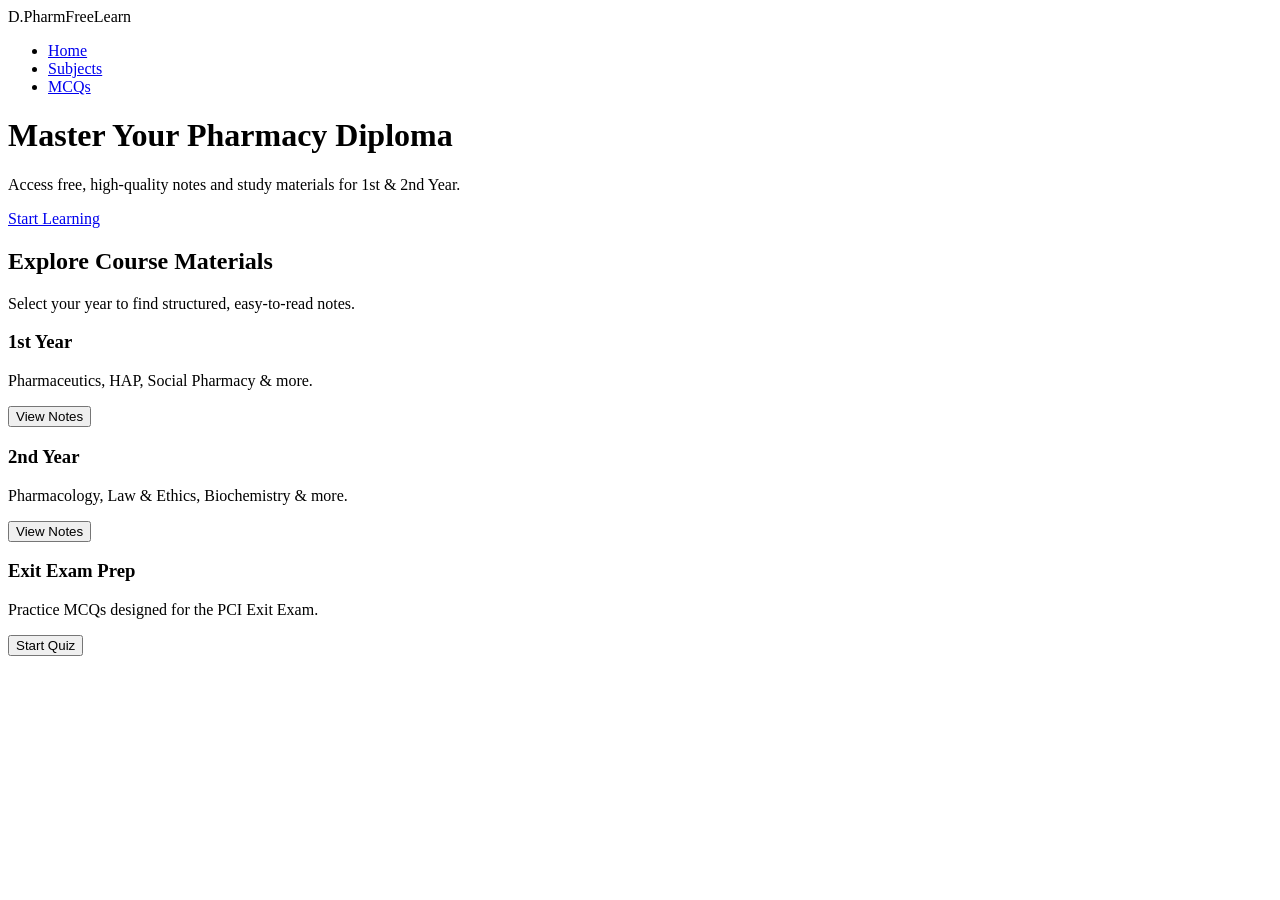
==== index.html @ 8698d32c "Add initial HTML structure for the website" ====
<!DOCTYPE html>
<html lang="en">
<head>
    <meta charset="UTF-8">
    <meta name="viewport" content="width=device-width, initial-scale=1.0">
    <title>D. Pharm Free Learn | Premium Notes</title>
    <link href="https://fonts.googleapis.com/css2?family=Poppins:wght@300;400;600;700&display=swap" rel="stylesheet">
    <link rel="stylesheet" href="style.css">
</head>
<body>

    <nav class="navbar">
        <div class="logo">D.Pharm<span>FreeLearn</span></div>
        <ul class="nav-links">
            <li><a href="#">Home</a></li>
            <li><a href="#subjects">Subjects</a></li>
            <li><a href="#">MCQs</a></li>
        </ul>
    </nav>

    <header class="hero">
        <div class="hero-content">
            <h1>Master Your Pharmacy Diploma</h1>
            <p>Access free, high-quality notes and study materials for 1st & 2nd Year.</p>
            <a href="#subjects" class="btn">Start Learning</a>
        </div>
    </header>

    <section id="subjects" class="subjects-container">
        <div class="section-header fade-in">
            <h2>Explore Course Materials</h2>
            <p>Select your year to find structured, easy-to-read notes.</p>
        </div>
        
        <div class="subject-grid">
            <div class="subject-card fade-in">
                <h3>1st Year</h3>
                <p>Pharmaceutics, HAP, Social Pharmacy & more.</p>
                <button onclick="showAlert('1st Year')">View Notes</button>
            </div>
            <div class="subject-card fade-in">
                <h3>2nd Year</h3>
                <p>Pharmacology, Law & Ethics, Biochemistry & more.</p>
                <button onclick="showAlert('2nd Year')">View Notes</button>
            </div>
            <div class="subject-card fade-in">
                <h3>Exit Exam Prep</h3>
                <p>Practice MCQs designed for the PCI Exit Exam.</p>
                <button onclick="showAlert('MCQs')">Start Quiz</button>
            </div>
        </div>
    </section>

    <script src="script.js"></script>
</body>
</html>
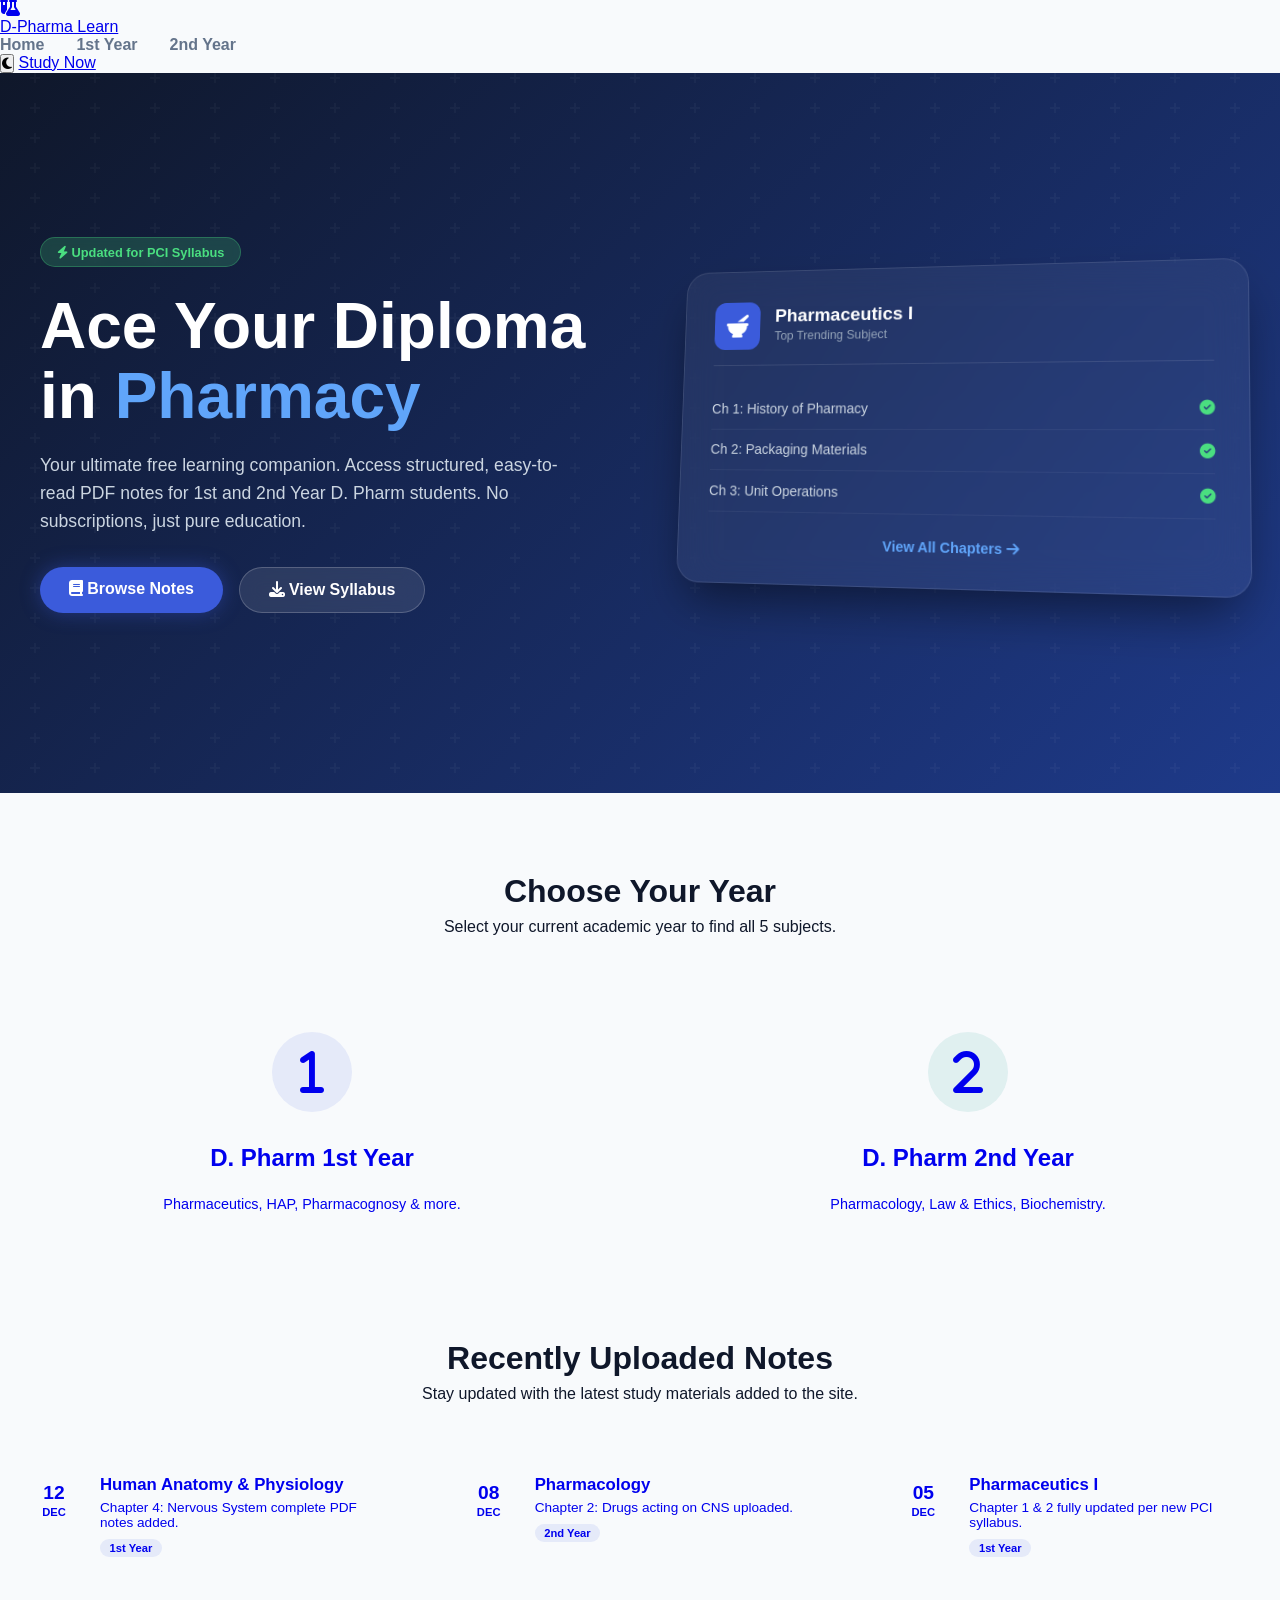
==== commit 284074a5: "Revamp index.html with updated structure and styles" ====
--- a/index.html
+++ b/index.html
@@ -1,56 +1,282 @@
 <!DOCTYPE html>
-<html lang="en">
+<html lang="en" data-theme="light">
 <head>
-    <meta charset="UTF-8">
-    <meta name="viewport" content="width=device-width, initial-scale=1.0">
-    <title>D. Pharm Free Learn | Premium Notes</title>
-    <link href="https://fonts.googleapis.com/css2?family=Poppins:wght@300;400;600;700&display=swap" rel="stylesheet">
-    <link rel="stylesheet" href="style.css">
+  <meta charset="UTF-8" />
+  <meta name="viewport" content="width=device-width, initial-scale=1.0" />
+  <title>D-Pharma Learn | Free PCI Syllabus Notes</title>
+  
+  <link rel="stylesheet" href="css/style.css" />
+  <link rel="stylesheet" href="https://cdnjs.cloudflare.com/ajax/libs/font-awesome/6.5.0/css/all.min.css" />
+  
+  <style>
+    /* V2 Specific Inline Styles */
+    .hero-v2 {
+      background: linear-gradient(135deg, #0f172a 0%, #1e3a8a 100%);
+      padding: 5rem 20px 6rem;
+      position: relative;
+      overflow: hidden;
+      display: flex;
+      align-items: center;
+      min-height: 80vh;
+    }
+    
+    .hero-v2::before {
+      content: ''; position: absolute; inset: 0;
+      background: url("data:image/svg+xml,%3Csvg width='60' height='60' viewBox='0 0 60 60' xmlns='http://www.w3.org/2000/svg'%3E%3Cg fill='%23ffffff' fill-opacity='0.03'%3E%3Cpath d='M36 34v-4h-2v4h-4v2h4v4h2v-4h4v-2h-4zm0-30V0h-2v4h-4v2h4v4h2V6h4V4h-4z'/%3E%3C/g%3E%3C/svg%3E");
+    }
+
+    .hero-v2-container {
+      max-width: 1200px;
+      margin: 0 auto;
+      display: grid;
+      grid-template-columns: 1fr 1fr;
+      gap: 3rem;
+      position: relative;
+      z-index: 2;
+      align-items: center;
+    }
+
+    .hero-text-side { color: white; }
+    
+    .badge {
+      display: inline-block;
+      padding: 0.4rem 1rem;
+      background: rgba(74, 222, 128, 0.2);
+      color: #4ade80;
+      border: 1px solid rgba(74, 222, 128, 0.3);
+      border-radius: 50px;
+      font-size: 0.8rem;
+      font-weight: 700;
+      margin-bottom: 1.5rem;
+      backdrop-filter: blur(5px);
+    }
+
+    .hero-v2 h1 {
+      font-size: clamp(2.5rem, 5vw, 4rem);
+      line-height: 1.1;
+      font-weight: 800;
+      margin-bottom: 1.2rem;
+      color: #ffffff;
+    }
+    .hero-v2 h1 span { color: #60a5fa; }
+
+    .hero-v2 p {
+      font-size: 1.1rem;
+      color: #cbd5e1;
+      margin-bottom: 2rem;
+      line-height: 1.6;
+      max-width: 90%;
+    }
+
+    .hero-buttons { display: flex; gap: 1rem; }
+    
+    .btn-glow {
+      background: #3b5bdb; color: white;
+      padding: 0.8rem 1.8rem; border-radius: 50px;
+      text-decoration: none; font-weight: 700;
+      box-shadow: 0 0 20px rgba(59, 91, 219, 0.4);
+      transition: all 0.3s;
+    }
+    .btn-glow:hover { transform: translateY(-3px); box-shadow: 0 0 30px rgba(59, 91, 219, 0.6); }
+
+    .btn-outline {
+      background: rgba(255, 255, 255, 0.1); color: white;
+      border: 1px solid rgba(255, 255, 255, 0.2);
+      padding: 0.8rem 1.8rem; border-radius: 50px;
+      text-decoration: none; font-weight: 700;
+      backdrop-filter: blur(10px); transition: all 0.3s;
+    }
+    .btn-outline:hover { background: rgba(255, 255, 255, 0.2); }
+
+    /* Floating Glass Card */
+    .hero-visual-side { position: relative; perspective: 1000px; }
+    .glass-card {
+      background: rgba(255, 255, 255, 0.05);
+      border: 1px solid rgba(255, 255, 255, 0.1);
+      border-radius: 24px;
+      padding: 2rem;
+      backdrop-filter: blur(20px);
+      box-shadow: 0 25px 50px -12px rgba(0, 0, 0, 0.5);
+      transform: rotateY(-10deg) rotateX(5deg);
+      transition: transform 0.5s;
+    }
+    .glass-card:hover { transform: rotateY(0deg) rotateX(0deg); }
+    
+    .gc-header { display: flex; align-items: center; gap: 1rem; margin-bottom: 1.5rem; border-bottom: 1px solid rgba(255,255,255,0.1); padding-bottom: 1rem;}
+    .gc-icon { width: 50px; height: 50px; background: #3b5bdb; border-radius: 12px; display: flex; align-items: center; justify-content: center; font-size: 1.5rem; color: white; }
+    .gc-title h3 { color: white; font-size: 1.2rem; }
+    .gc-title p { color: #94a3b8; font-size: 0.8rem; margin: 0; }
+    
+    .gc-list-item { display: flex; justify-content: space-between; align-items: center; padding: 0.8rem 0; color: #cbd5e1; font-size: 0.9rem; border-bottom: 1px solid rgba(255,255,255,0.05); }
+    .gc-list-item:last-child { border: none; }
+    .gc-list-item i { color: #4ade80; }
+
+    /* Recent Updates Section */
+    .section-spacing { padding: 5rem 0; }
+    .section-header { text-align: center; margin-bottom: 3rem; }
+    .section-header h2 { font-size: 2rem; color: var(--primary-dark); }
+    .section-header p { color: var(--text-muted); margin-top: 0.5rem; }
+
+    .update-grid { display: grid; grid-template-columns: repeat(auto-fit, minmax(300px, 1fr)); gap: 1.5rem; }
+    
+    .update-card {
+      background: var(--surface); border: 1px solid var(--border);
+      border-radius: 16px; padding: 1.5rem; display: flex; gap: 1rem;
+      transition: all 0.3s; text-decoration: none;
+    }
+    .update-card:hover { transform: translateY(-5px); box-shadow: var(--shadow); border-color: var(--primary-light); }
+    
+    .uc-date { background: var(--bg-alt); padding: 0.5rem; border-radius: 8px; text-align: center; min-width: 60px; height: fit-content; }
+    .uc-date span { display: block; font-weight: 800; color: var(--primary-dark); font-size: 1.2rem; line-height: 1; }
+    .uc-date small { font-size: 0.7rem; color: var(--text-muted); font-weight: 700; text-transform: uppercase; }
+    
+    .uc-content h4 { color: var(--primary-dark); margin-bottom: 0.3rem; font-size: 1.05rem; }
+    .uc-content p { color: var(--text-muted); font-size: 0.85rem; margin-bottom: 0.5rem; }
+    .uc-tag { display: inline-block; font-size: 0.7rem; padding: 0.2rem 0.6rem; background: rgba(59,91,219,0.1); color: var(--primary-light); border-radius: 50px; font-weight: 700; }
+
+    /* Dark Mode Overrides */
+    [data-theme="dark"] .update-card { background: #1e293b; border-color: #334155; }
+    [data-theme="dark"] .uc-date { background: #0f172a; }
+    [data-theme="dark"] .uc-date span { color: #f1f5f9; }
+    [data-theme="dark"] .uc-content h4 { color: #f1f5f9; }
+
+    @media (max-width: 768px) {
+      .hero-v2-container { grid-template-columns: 1fr; text-align: center; }
+      .hero-v2 p { margin: 0 auto 2rem; }
+      .hero-buttons { justify-content: center; flex-direction: column; }
+      .glass-card { display: none; /* Hide 3D card on small phones for better performance */ }
+    }
+  </style>
 </head>
 <body>
 
-    <nav class="navbar">
-        <div class="logo">D.Pharm<span>FreeLearn</span></div>
-        <ul class="nav-links">
-            <li><a href="#">Home</a></li>
-            <li><a href="#subjects">Subjects</a></li>
-            <li><a href="#">MCQs</a></li>
-        </ul>
-    </nav>
-
-    <header class="hero">
-        <div class="hero-content">
-            <h1>Master Your Pharmacy Diploma</h1>
-            <p>Access free, high-quality notes and study materials for 1st & 2nd Year.</p>
-            <a href="#subjects" class="btn">Start Learning</a>
-        </div>
-    </header>
-
-    <section id="subjects" class="subjects-container">
-        <div class="section-header fade-in">
-            <h2>Explore Course Materials</h2>
-            <p>Select your year to find structured, easy-to-read notes.</p>
-        </div>
-        
-        <div class="subject-grid">
-            <div class="subject-card fade-in">
-                <h3>1st Year</h3>
-                <p>Pharmaceutics, HAP, Social Pharmacy & more.</p>
-                <button onclick="showAlert('1st Year')">View Notes</button>
+<header class="site-header">
+  <nav class="nav-container">
+    <a class="nav-brand" href="index.html">
+      <div class="nav-logo"><i class="fa-solid fa-flask-vial"></i></div>
+      <div class="nav-brand-text">
+        <span class="nav-brand-name">D-Pharma Learn</span>
+      </div>
+    </a>
+    <ul class="nav-links">
+      <li><a href="index.html" class="active">Home</a></li>
+      <li><a href="year1.html">1st Year</a></li>
+      <li><a href="year2.html">2nd Year</a></li>
+    </ul>
+    <div class="nav-cta">
+      <button class="theme-toggle-btn" id="themeToggle"><i class="fa-solid fa-moon" id="themeIcon"></i></button>
+      <a href="year1.html" class="btn-primary">Study Now</a>
+    </div>
+  </nav>
+</header>
+
+<main>
+  <section class="hero-v2">
+    <div class="hero-v2-container">
+      
+      <div class="hero-text-side">
+        <div class="badge"><i class="fa-solid fa-bolt"></i> Updated for PCI Syllabus</div>
+        <h1>Ace Your Diploma in <span>Pharmacy</span></h1>
+        <p>Your ultimate free learning companion. Access structured, easy-to-read PDF notes for 1st and 2nd Year D. Pharm students. No subscriptions, just pure education.</p>
+        <div class="hero-buttons">
+          <a href="#select-year" class="btn-glow"><i class="fa-solid fa-book"></i> Browse Notes</a>
+          <a href="#" class="btn-outline"><i class="fa-solid fa-download"></i> View Syllabus</a>
+        </div>
+      </div>
+
+      <div class="hero-visual-side">
+        <div class="glass-card">
+          <div class="gc-header">
+            <div class="gc-icon"><i class="fa-solid fa-mortar-pestle"></i></div>
+            <div class="gc-title">
+              <h3>Pharmaceutics I</h3>
+              <p>Top Trending Subject</p>
             </div>
-            <div class="subject-card fade-in">
-                <h3>2nd Year</h3>
-                <p>Pharmacology, Law & Ethics, Biochemistry & more.</p>
-                <button onclick="showAlert('2nd Year')">View Notes</button>
-            </div>
-            <div class="subject-card fade-in">
-                <h3>Exit Exam Prep</h3>
-                <p>Practice MCQs designed for the PCI Exit Exam.</p>
-                <button onclick="showAlert('MCQs')">Start Quiz</button>
-            </div>
-        </div>
-    </section>
-
-    <script src="script.js"></script>
+          </div>
+          <div class="gc-list-item">
+            <span>Ch 1: History of Pharmacy</span> <i class="fa-solid fa-circle-check"></i>
+          </div>
+          <div class="gc-list-item">
+            <span>Ch 2: Packaging Materials</span> <i class="fa-solid fa-circle-check"></i>
+          </div>
+          <div class="gc-list-item">
+            <span>Ch 3: Unit Operations</span> <i class="fa-solid fa-circle-check"></i>
+          </div>
+          <a href="subject.html" style="display:block; text-align:center; margin-top:1.5rem; color:#60a5fa; text-decoration:none; font-weight:700; font-size:0.9rem;">View All Chapters <i class="fa-solid fa-arrow-right"></i></a>
+        </div>
+      </div>
+
+    </div>
+  </section>
+
+  <section id="select-year" class="section-spacing container">
+    <div class="section-header">
+      <h2>Choose Your Year</h2>
+      <p>Select your current academic year to find all 5 subjects.</p>
+    </div>
+    
+    <div style="display: grid; grid-template-columns: repeat(auto-fit, minmax(300px, 1fr)); gap: 2rem;">
+      <a href="year1.html" class="update-card" style="align-items: center; justify-content: center; flex-direction: column; text-align: center; padding: 3rem 1rem;">
+        <i class="fa-solid fa-1" style="font-size: 3rem; color: var(--primary-light); margin-bottom: 1rem; background: rgba(59,91,219,0.1); width: 80px; height: 80px; border-radius: 50%; display: flex; align-items: center; justify-content: center;"></i>
+        <h3 style="color: var(--primary-dark); font-size: 1.5rem; margin-bottom: 0.5rem;">D. Pharm 1st Year</h3>
+        <p style="color: var(--text-muted); font-size: 0.9rem;">Pharmaceutics, HAP, Pharmacognosy & more.</p>
+      </a>
+
+      <a href="year2.html" class="update-card" style="align-items: center; justify-content: center; flex-direction: column; text-align: center; padding: 3rem 1rem;">
+        <i class="fa-solid fa-2" style="font-size: 3rem; color: var(--secondary); margin-bottom: 1rem; background: rgba(13,148,136,0.1); width: 80px; height: 80px; border-radius: 50%; display: flex; align-items: center; justify-content: center;"></i>
+        <h3 style="color: var(--primary-dark); font-size: 1.5rem; margin-bottom: 0.5rem;">D. Pharm 2nd Year</h3>
+        <p style="color: var(--text-muted); font-size: 0.9rem;">Pharmacology, Law & Ethics, Biochemistry.</p>
+      </a>
+    </div>
+  </section>
+
+  <section class="section-spacing container" style="padding-top: 0;">
+    <div class="section-header">
+      <h2>Recently Uploaded Notes</h2>
+      <p>Stay updated with the latest study materials added to the site.</p>
+    </div>
+    
+    <div class="update-grid">
+      <a href="#" class="update-card">
+        <div class="uc-date">
+          <span>12</span>
+          <small>Dec</small>
+        </div>
+        <div class="uc-content">
+          <h4>Human Anatomy & Physiology</h4>
+          <p>Chapter 4: Nervous System complete PDF notes added.</p>
+          <span class="uc-tag">1st Year</span>
+        </div>
+      </a>
+
+      <a href="#" class="update-card">
+        <div class="uc-date">
+          <span>08</span>
+          <small>Dec</small>
+        </div>
+        <div class="uc-content">
+          <h4>Pharmacology</h4>
+          <p>Chapter 2: Drugs acting on CNS uploaded.</p>
+          <span class="uc-tag">2nd Year</span>
+        </div>
+      </a>
+
+      <a href="#" class="update-card">
+        <div class="uc-date">
+          <span>05</span>
+          <small>Dec</small>
+        </div>
+        <div class="uc-content">
+          <h4>Pharmaceutics I</h4>
+          <p>Chapter 1 & 2 fully updated per new PCI syllabus.</p>
+          <span class="uc-tag">1st Year</span>
+        </div>
+      </a>
+    </div>
+  </section>
+
+</main>
+
+<script src="js/main.js"></script>
 </body>
 </html>
--- a/css/style.css
+++ b/css/style.css
@@ -0,0 +1,212 @@
+/* Modern CSS Variables */
+:root {
+    --primary-color: #4f46e5; /* Deep Indigo */
+    --secondary-color: #0ea5e9; /* Sky Blue */
+    --bg-color: #f8fafc; /* Very soft slate/white */
+    --text-dark: #0f172a;
+    --text-light: #64748b;
+    --white: #ffffff;
+}
+
+/* Base Setup for Smoothness */
+html {
+    scroll-behavior: smooth;
+}
+
+* {
+    margin: 0;
+    padding: 0;
+    box-sizing: border-box;
+    font-family: 'Poppins', sans-serif;
+}
+
+body {
+    background-color: var(--bg-color);
+    color: var(--text-dark);
+    overflow-x: hidden;
+}
+
+/* Premium Navbar */
+.navbar {
+    display: flex;
+    justify-content: space-between;
+    align-items: center;
+    padding: 1rem 5%;
+    background-color: var(--white);
+    box-shadow: 0 4px 6px -1px rgba(0, 0, 0, 0.05);
+    position: sticky;
+    top: 0;
+    z-index: 1000;
+}
+
+.logo {
+    font-size: 1.5rem;
+    font-weight: 700;
+    color: var(--text-dark);
+}
+
+.logo span {
+    color: var(--primary-color);
+}
+
+.nav-links {
+    display: flex;
+    list-style: none;
+    gap: 2rem;
+}
+
+.nav-links li a {
+    color: var(--text-light);
+    text-decoration: none;
+    font-weight: 600;
+    transition: color 0.3s ease;
+}
+
+.nav-links li a:hover {
+    color: var(--primary-color);
+}
+
+/* Hero Section with Gradient Overlay */
+.hero {
+    height: 70vh;
+    background: linear-gradient(135deg, rgba(15, 23, 42, 0.85), rgba(79, 70, 229, 0.8)), 
+                url('https://images.unsplash.com/photo-1587854692152-cbe660dbbb88?auto=format&fit=crop&w=1350&q=80');
+    background-size: cover;
+    background-position: center;
+    display: flex;
+    justify-content: center;
+    align-items: center;
+    text-align: center;
+    padding: 0 20px;
+}
+
+.hero-content {
+    animation: slideUp 1s ease-out forwards;
+    opacity: 0;
+    transform: translateY(30px);
+}
+
+.hero h1 {
+    font-size: 3rem;
+    color: var(--white);
+    margin-bottom: 15px;
+    font-weight: 700;
+}
+
+.hero p {
+    font-size: 1.2rem;
+    color: #e2e8f0;
+    margin-bottom: 30px;
+    max-width: 600px;
+    margin-left: auto;
+    margin-right: auto;
+}
+
+/* Modern Gradient Button */
+.btn {
+    padding: 14px 36px;
+    background: linear-gradient(135deg, var(--primary-color), var(--secondary-color));
+    color: var(--white);
+    text-decoration: none;
+    border-radius: 50px; /* Pill shape */
+    font-weight: 600;
+    font-size: 1.1rem;
+    transition: transform 0.3s ease, box-shadow 0.3s ease;
+    display: inline-block;
+    box-shadow: 0 10px 20px -10px var(--primary-color);
+}
+
+.btn:hover {
+    transform: translateY(-3px);
+    box-shadow: 0 15px 25px -10px var(--primary-color);
+}
+
+/* Subjects Section */
+.subjects-container {
+    padding: 80px 5%;
+    max-width: 1200px;
+    margin: 0 auto;
+}
+
+.section-header {
+    text-align: center;
+    margin-bottom: 50px;
+}
+
+.section-header h2 {
+    font-size: 2.2rem;
+    color: var(--text-dark);
+}
+
+.section-header p {
+    color: var(--text-light);
+    margin-top: 10px;
+}
+
+/* Modern Cards with Hover Lift */
+.subject-grid {
+    display: grid;
+    grid-template-columns: repeat(auto-fit, minmax(300px, 1fr));
+    gap: 30px;
+}
+
+.subject-card {
+    background: var(--white);
+    padding: 40px 30px;
+    border-radius: 20px;
+    text-align: center;
+    box-shadow: 0 10px 30px -10px rgba(0, 0, 0, 0.05);
+    transition: transform 0.4s ease, box-shadow 0.4s ease;
+    border: 1px solid #f1f5f9;
+}
+
+.subject-card:hover {
+    transform: translateY(-10px);
+    box-shadow: 0 20px 40px -10px rgba(79, 70, 229, 0.15);
+}
+
+.subject-card h3 {
+    font-size: 1.5rem;
+    color: var(--text-dark);
+    margin-bottom: 15px;
+}
+
+.subject-card p {
+    color: var(--text-light);
+    margin-bottom: 25px;
+    line-height: 1.6;
+}
+
+.subject-card button {
+    padding: 10px 24px;
+    background: transparent;
+    color: var(--primary-color);
+    border: 2px solid var(--primary-color);
+    border-radius: 8px;
+    font-weight: 600;
+    cursor: pointer;
+    transition: all 0.3s ease;
+}
+
+.subject-card button:hover {
+    background: var(--primary-color);
+    color: var(--white);
+}
+
+/* Animations */
+@keyframes slideUp {
+    to {
+        opacity: 1;
+        transform: translateY(0);
+    }
+}
+
+/* Utility class for JS scroll reveal */
+.visible {
+    animation: slideUp 0.8s ease-out forwards;
+}
+.fade-in {
+    opacity: 0;
+    transform: translateY(30px);
+      }
+  
